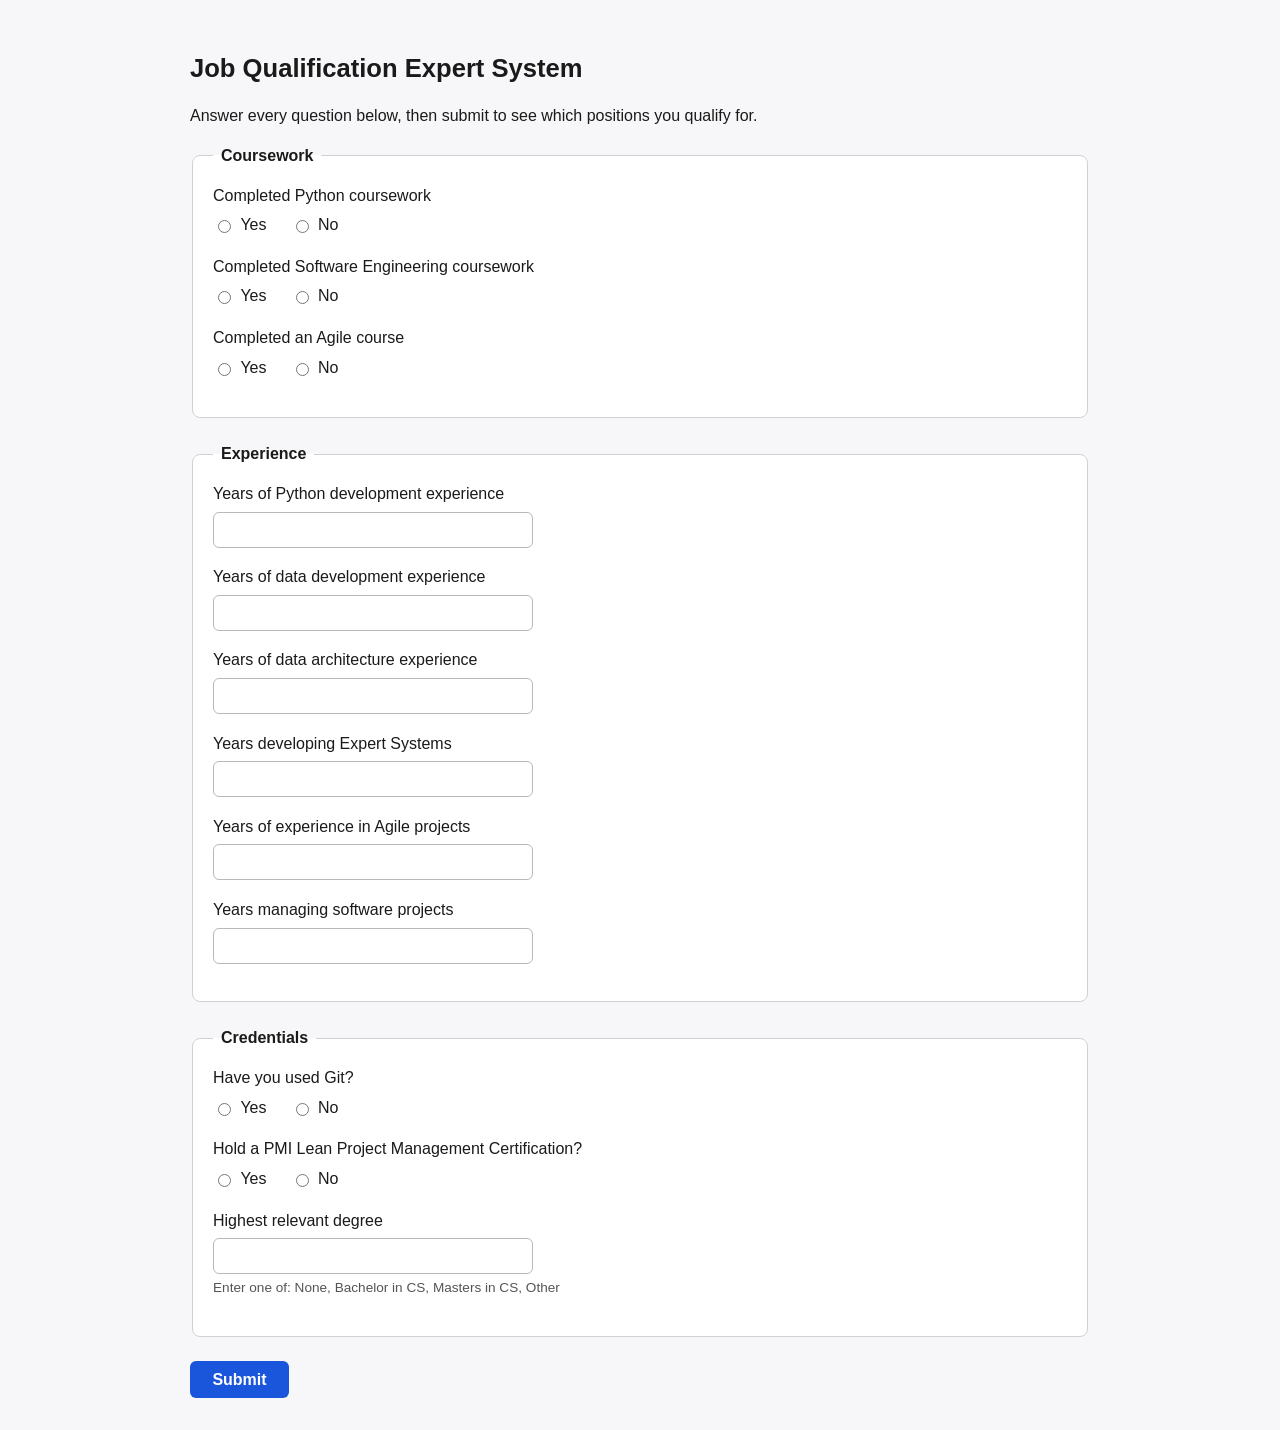
==== index.html @ 28f0610b "Add rule-based job qualification expert system Three-layer classic expert system: kb.js (facts + rul" ====
<!DOCTYPE html>
<html lang="en">
<head>
<meta charset="UTF-8">
<meta name="viewport" content="width=device-width, initial-scale=1.0">
<title>Job Qualification Expert System</title>
<link rel="stylesheet" href="styles.css">
</head>
<body>
  <main>
    <h1>Job Qualification Expert System</h1>
    <p>Answer every question below, then submit to see which positions you qualify for.</p>

    <form id="applicant-form" novalidate>
      <!-- Coursework, Experience, and Credentials fieldsets are built by
           app.js from kb.js's RAW_FACTS list, so this file never has to
           name individual fields. -->
      <div id="form-sections"></div>

      <div class="form-actions">
        <button type="submit" class="btn-primary">Submit</button>
      </div>
    </form>

    <div id="results-container" class="hidden">
      <h1>Results</h1>
      <p id="results-summary"></p>
      <table id="results-table">
        <thead>
          <tr>
            <th>Position</th>
            <th>Needed Skills</th>
            <th>Desired Skills</th>
            <th>Qualifications</th>
            <th>Result</th>
          </tr>
        </thead>
        <tbody id="results-table-body"></tbody>
      </table>
      <p class="star-legend">★ means every desired skill for that position was met.</p>

      <div class="form-actions">
        <button type="button" id="start-over-button" class="btn-secondary">Start Over</button>
      </div>
    </div>
  </main>

  <script src="kb.js"></script>
  <script src="engine.js"></script>
  <script src="app.js"></script>
</body>
</html>
---- styles.css ----
/* styles.css
   Shared styling for index.html (the applicant form + results) and
   tests.html (the test harness report). Plain CSS, no preprocessor. */

* {
  box-sizing: border-box;
}

body {
  font-family: -apple-system, BlinkMacSystemFont, "Segoe UI", Roboto, Arial, sans-serif;
  background: #f7f7f9;
  color: #1a1a1a;
  margin: 0;
  padding: 2rem 1rem;
  line-height: 1.5;
}

h1 {
  font-size: 1.6rem;
  margin-bottom: 0.25rem;
}

h2 {
  font-size: 1.1rem;
  margin-top: 2rem;
}

main {
  max-width: 900px;
  margin: 0 auto;
}

/* ---------- Form ---------- */

fieldset {
  border: 1px solid #d0d0d5;
  border-radius: 8px;
  margin-bottom: 1.5rem;
  padding: 1rem 1.25rem 1.25rem;
  background: #ffffff;
}

legend {
  font-weight: 600;
  padding: 0 0.5rem;
}

.field {
  margin-bottom: 1.1rem;
}

.field label.field-label {
  display: block;
  font-weight: 500;
  margin-bottom: 0.35rem;
}

.field .helper-text {
  font-size: 0.85rem;
  color: #555;
  margin-top: 0.25rem;
}

.field .error-text {
  font-size: 0.85rem;
  color: #b00020;
  margin-top: 0.35rem;
  font-weight: 600;
}

.field.has-error input[type="number"],
.field.has-error input[type="text"] {
  border-color: #b00020;
  outline: 1px solid #b00020;
}

.radio-group {
  display: flex;
  gap: 1.5rem;
}

.radio-group label {
  display: flex;
  align-items: center;
  gap: 0.4rem;
  font-weight: 400;
  cursor: pointer;
}

input[type="number"],
input[type="text"] {
  width: 100%;
  max-width: 320px;
  padding: 0.5rem 0.6rem;
  border: 1px solid #b8b8bf;
  border-radius: 6px;
  font-size: 1rem;
}

.form-actions {
  display: flex;
  gap: 0.75rem;
  margin-top: 1.5rem;
}

button {
  font-size: 1rem;
  padding: 0.6rem 1.4rem;
  border-radius: 6px;
  border: none;
  cursor: pointer;
  font-weight: 600;
}

button.btn-primary {
  background: #1a56db;
  color: #fff;
}

button.btn-primary:hover {
  background: #1544ad;
}

button.btn-secondary {
  background: #e5e7eb;
  color: #1a1a1a;
}

button.btn-secondary:hover {
  background: #d1d5db;
}

/* ---------- Results ---------- */

#results-container.hidden,
#applicant-form.hidden {
  display: none;
}

#results-summary {
  font-size: 1.05rem;
  font-weight: 600;
  margin-bottom: 1rem;
}

table {
  width: 100%;
  border-collapse: collapse;
  background: #fff;
  border-radius: 8px;
  overflow: hidden;
}

th, td {
  text-align: left;
  padding: 0.65rem 0.75rem;
  border-bottom: 1px solid #e5e5ea;
  vertical-align: top;
}

th {
  background: #eef0f3;
  font-weight: 600;
}

tr.qualified-row {
  background: #e6f4ea;
  color: #14532d;
}

tr.not-qualified-row {
  background: #fdecec;
  color: #7a1f1f;
}

.requirement-list {
  list-style: none;
  margin: 0;
  padding: 0;
}

.requirement-list li {
  white-space: nowrap;
}

.req-met::before {
  content: "✓ ";
}

.req-unmet::before {
  content: "✗ ";
}

.star-legend {
  margin-top: 0.75rem;
  font-size: 0.9rem;
  color: #444;
}

/* ---------- Test page ---------- */

.test-page table {
  margin-top: 1rem;
}

tr.row-pass {
  background: #e6f4ea;
}

tr.row-fail {
  background: #fdecec;
}

.test-page ul {
  margin: 0;
  padding-left: 1.1rem;
}
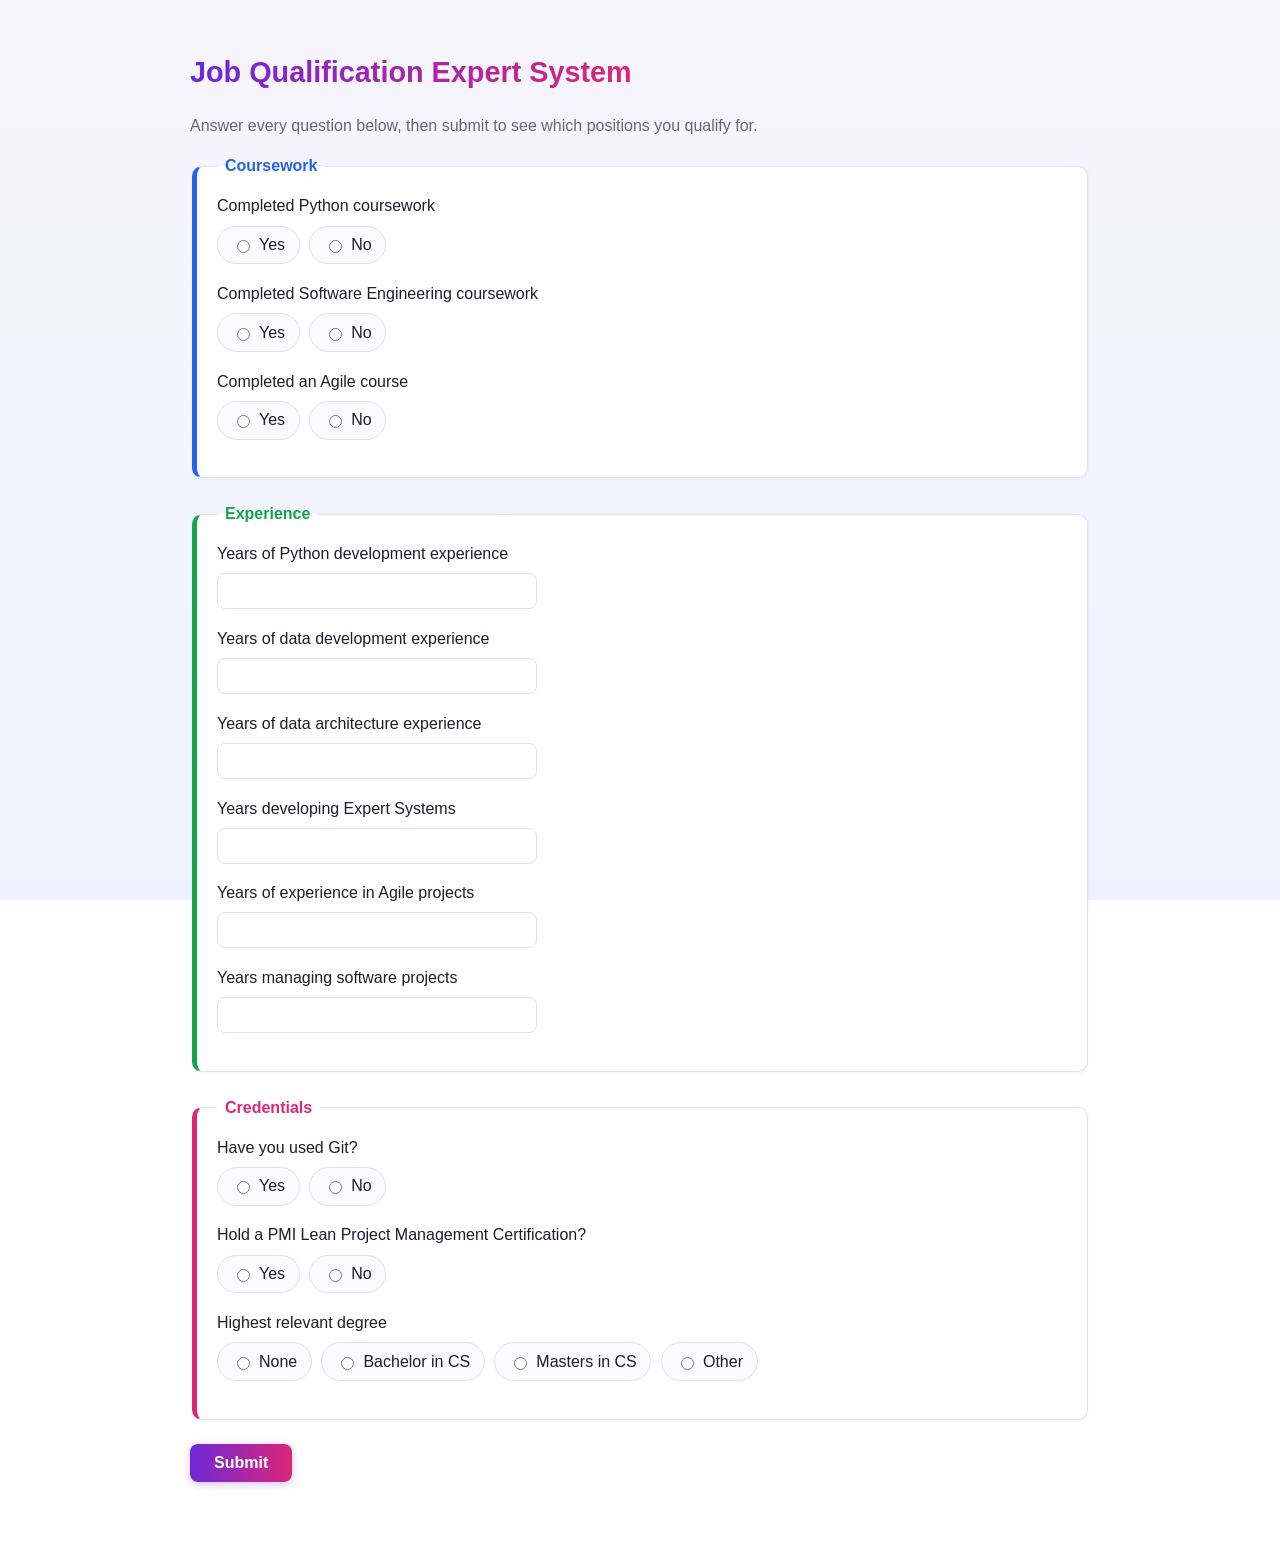
==== commit 7d65541d: "Redesign UI with color and cleaner results table Adds a color palette (CSS variables), gradient head" ====
--- a/index.html
+++ b/index.html
@@ -25,19 +25,21 @@
     <div id="results-container" class="hidden">
       <h1>Results</h1>
       <p id="results-summary"></p>
-      <table id="results-table">
-        <thead>
-          <tr>
-            <th>Position</th>
-            <th>Needed Skills</th>
-            <th>Desired Skills</th>
-            <th>Qualifications</th>
-            <th>Result</th>
-          </tr>
-        </thead>
-        <tbody id="results-table-body"></tbody>
-      </table>
-      <p class="star-legend">★ means every desired skill for that position was met.</p>
+      <div class="table-scroll">
+        <table id="results-table">
+          <thead>
+            <tr>
+              <th>Position</th>
+              <th>Needed Skills</th>
+              <th>Desired Skills</th>
+              <th>Qualifications</th>
+              <th>Result</th>
+            </tr>
+          </thead>
+          <tbody id="results-table-body"></tbody>
+        </table>
+      </div>
+      <p class="star-legend"><span class="star-badge">★</span> means every desired skill for that position was met.</p>
 
       <div class="form-actions">
         <button type="button" id="start-over-button" class="btn-secondary">Start Over</button>
--- a/styles.css
+++ b/styles.css
@@ -2,22 +2,56 @@
    Shared styling for index.html (the applicant form + results) and
    tests.html (the test harness report). Plain CSS, no preprocessor. */
 
+:root {
+  --color-primary: #6d28d9;
+  --color-primary-dark: #5b21b6;
+  --color-primary-light: #ede9fe;
+
+  --color-success-bg: #dcfce7;
+  --color-success-text: #14532d;
+  --color-success-border: #86efac;
+
+  --color-danger-bg: #fee2e2;
+  --color-danger-text: #7f1d1d;
+  --color-danger-border: #fca5a5;
+
+  --color-star: #b45309;
+  --color-star-bg: #fef3c7;
+
+  --color-ink: #1e1b2e;
+  --color-muted: #6b6478;
+  --color-border: #e3ddf0;
+  --color-card-bg: #ffffff;
+  --color-page-bg-start: #f7f5fc;
+  --color-page-bg-end: #eef2ff;
+
+  --section-coursework: #2563eb;
+  --section-experience: #16a34a;
+  --section-credentials: #db2777;
+}
+
 * {
   box-sizing: border-box;
 }
 
 body {
   font-family: -apple-system, BlinkMacSystemFont, "Segoe UI", Roboto, Arial, sans-serif;
-  background: #f7f7f9;
-  color: #1a1a1a;
+  background: linear-gradient(180deg, var(--color-page-bg-start), var(--color-page-bg-end));
+  background-attachment: fixed;
+  color: var(--color-ink);
   margin: 0;
-  padding: 2rem 1rem;
+  padding: 2rem 1rem 4rem;
   line-height: 1.5;
 }
 
 h1 {
-  font-size: 1.6rem;
+  font-size: 1.8rem;
   margin-bottom: 0.25rem;
+  background: linear-gradient(90deg, var(--color-primary), var(--section-credentials));
+  -webkit-background-clip: text;
+  background-clip: text;
+  color: transparent;
+  display: inline-block;
 }
 
 h2 {
@@ -30,19 +64,30 @@
   margin: 0 auto;
 }
 
+main > p {
+  color: var(--color-muted);
+}
+
 /* ---------- Form ---------- */
 
 fieldset {
-  border: 1px solid #d0d0d5;
-  border-radius: 8px;
+  border: 1px solid var(--color-border);
+  border-left: 5px solid var(--fieldset-accent, var(--color-primary));
+  border-radius: 10px;
   margin-bottom: 1.5rem;
   padding: 1rem 1.25rem 1.25rem;
-  background: #ffffff;
-}
+  background: var(--color-card-bg);
+  box-shadow: 0 1px 3px rgba(30, 27, 46, 0.06);
+}
+
+fieldset:nth-of-type(1) { --fieldset-accent: var(--section-coursework); }
+fieldset:nth-of-type(2) { --fieldset-accent: var(--section-experience); }
+fieldset:nth-of-type(3) { --fieldset-accent: var(--section-credentials); }
 
 legend {
-  font-weight: 600;
+  font-weight: 700;
   padding: 0 0.5rem;
+  color: var(--fieldset-accent, var(--color-primary));
 }
 
 .field {
@@ -52,49 +97,73 @@
 .field label.field-label {
   display: block;
   font-weight: 500;
-  margin-bottom: 0.35rem;
+  margin-bottom: 0.45rem;
 }
 
 .field .helper-text {
   font-size: 0.85rem;
-  color: #555;
+  color: var(--color-muted);
   margin-top: 0.25rem;
 }
 
 .field .error-text {
   font-size: 0.85rem;
-  color: #b00020;
+  color: var(--color-danger-text);
   margin-top: 0.35rem;
   font-weight: 600;
 }
 
-.field.has-error input[type="number"],
-.field.has-error input[type="text"] {
-  border-color: #b00020;
-  outline: 1px solid #b00020;
+.field.has-error input[type="number"] {
+  border-color: var(--color-danger-border);
+  outline: 2px solid var(--color-danger-border);
+}
+
+.field.has-error .radio-group label {
+  border-color: var(--color-danger-border);
 }
 
 .radio-group {
   display: flex;
-  gap: 1.5rem;
+  flex-wrap: wrap;
+  gap: 0.6rem;
 }
 
 .radio-group label {
   display: flex;
   align-items: center;
   gap: 0.4rem;
-  font-weight: 400;
+  font-weight: 500;
   cursor: pointer;
-}
-
-input[type="number"],
-input[type="text"] {
+  padding: 0.4rem 0.85rem;
+  border: 1.5px solid var(--color-border);
+  border-radius: 999px;
+  background: #fbfaff;
+  transition: border-color 0.15s ease, background 0.15s ease;
+}
+
+.radio-group label:has(input:checked) {
+  border-color: var(--color-primary);
+  background: var(--color-primary-light);
+  color: var(--color-primary-dark);
+}
+
+.radio-group input[type="radio"] {
+  accent-color: var(--color-primary);
+}
+
+input[type="number"] {
   width: 100%;
   max-width: 320px;
   padding: 0.5rem 0.6rem;
-  border: 1px solid #b8b8bf;
-  border-radius: 6px;
+  border: 1.5px solid var(--color-border);
+  border-radius: 8px;
   font-size: 1rem;
+}
+
+input[type="number"]:focus {
+  outline: none;
+  border-color: var(--color-primary);
+  box-shadow: 0 0 0 3px var(--color-primary-light);
 }
 
 .form-actions {
@@ -105,29 +174,33 @@
 
 button {
   font-size: 1rem;
-  padding: 0.6rem 1.4rem;
-  border-radius: 6px;
+  padding: 0.65rem 1.5rem;
+  border-radius: 8px;
   border: none;
   cursor: pointer;
   font-weight: 600;
+  transition: transform 0.1s ease, box-shadow 0.15s ease;
 }
 
 button.btn-primary {
-  background: #1a56db;
+  background: linear-gradient(90deg, var(--color-primary), var(--section-credentials));
   color: #fff;
+  box-shadow: 0 2px 8px rgba(109, 40, 217, 0.3);
 }
 
 button.btn-primary:hover {
-  background: #1544ad;
+  transform: translateY(-1px);
+  box-shadow: 0 4px 12px rgba(109, 40, 217, 0.4);
 }
 
 button.btn-secondary {
-  background: #e5e7eb;
-  color: #1a1a1a;
+  background: #f1eefb;
+  color: var(--color-primary-dark);
+  border: 1.5px solid var(--color-border);
 }
 
 button.btn-secondary:hover {
-  background: #d1d5db;
+  background: var(--color-primary-light);
 }
 
 /* ---------- Results ---------- */
@@ -140,37 +213,50 @@
 #results-summary {
   font-size: 1.05rem;
   font-weight: 600;
+  color: var(--color-primary-dark);
   margin-bottom: 1rem;
+}
+
+.table-scroll {
+  overflow-x: auto;
+  border-radius: 12px;
+  box-shadow: 0 1px 3px rgba(30, 27, 46, 0.08);
 }
 
 table {
   width: 100%;
   border-collapse: collapse;
-  background: #fff;
-  border-radius: 8px;
+  background: var(--color-card-bg);
+  border-radius: 12px;
   overflow: hidden;
 }
 
 th, td {
   text-align: left;
-  padding: 0.65rem 0.75rem;
-  border-bottom: 1px solid #e5e5ea;
+  padding: 0.75rem 0.9rem;
+  border-bottom: 1px solid var(--color-border);
   vertical-align: top;
 }
 
 th {
-  background: #eef0f3;
-  font-weight: 600;
+  background: var(--color-primary);
+  color: #fff;
+  font-weight: 600;
+  font-size: 0.9rem;
+}
+
+tbody tr:last-child td {
+  border-bottom: none;
 }
 
 tr.qualified-row {
-  background: #e6f4ea;
-  color: #14532d;
+  background: var(--color-success-bg);
+  color: var(--color-success-text);
 }
 
 tr.not-qualified-row {
-  background: #fdecec;
-  color: #7a1f1f;
+  background: var(--color-danger-bg);
+  color: var(--color-danger-text);
 }
 
 .requirement-list {
@@ -181,20 +267,70 @@
 
 .requirement-list li {
   white-space: nowrap;
+  padding: 0.1rem 0;
 }
 
 .req-met::before {
-  content: "✓ ";
+  content: "✓";
+  color: #16a34a;
+  font-weight: 700;
+  margin-right: 0.4rem;
 }
 
 .req-unmet::before {
-  content: "✗ ";
+  content: "✗";
+  color: #dc2626;
+  font-weight: 700;
+  margin-right: 0.4rem;
+}
+
+.star-badge {
+  display: inline-block;
+  margin-left: 0.4rem;
+  color: var(--color-star);
+  background: var(--color-star-bg);
+  border-radius: 999px;
+  width: 1.5rem;
+  height: 1.5rem;
+  line-height: 1.5rem;
+  text-align: center;
+  font-size: 0.9rem;
+}
+
+.badge {
+  display: inline-block;
+  padding: 0.3rem 0.75rem;
+  border-radius: 999px;
+  font-size: 0.8rem;
+  font-weight: 700;
+  letter-spacing: 0.02em;
+}
+
+.badge-qualified {
+  background: #16a34a;
+  color: #fff;
+}
+
+.badge-not-qualified {
+  background: #dc2626;
+  color: #fff;
+}
+
+.missing-text {
+  margin: 0.4rem 0 0;
+  font-size: 0.85rem;
+  color: var(--color-danger-text);
 }
 
 .star-legend {
-  margin-top: 0.75rem;
+  margin-top: 0.9rem;
   font-size: 0.9rem;
-  color: #444;
+  color: var(--color-muted);
+}
+
+.star-legend .star-badge {
+  margin-left: 0;
+  margin-right: 0.3rem;
 }
 
 /* ---------- Test page ---------- */
@@ -203,15 +339,24 @@
   margin-top: 1rem;
 }
 
+.test-page th {
+  background: var(--color-primary);
+}
+
 tr.row-pass {
-  background: #e6f4ea;
+  background: var(--color-success-bg);
 }
 
 tr.row-fail {
-  background: #fdecec;
+  background: var(--color-danger-bg);
 }
 
 .test-page ul {
   margin: 0;
   padding-left: 1.1rem;
 }
+
+#test-summary {
+  font-weight: 600;
+  color: var(--color-primary-dark);
+}
